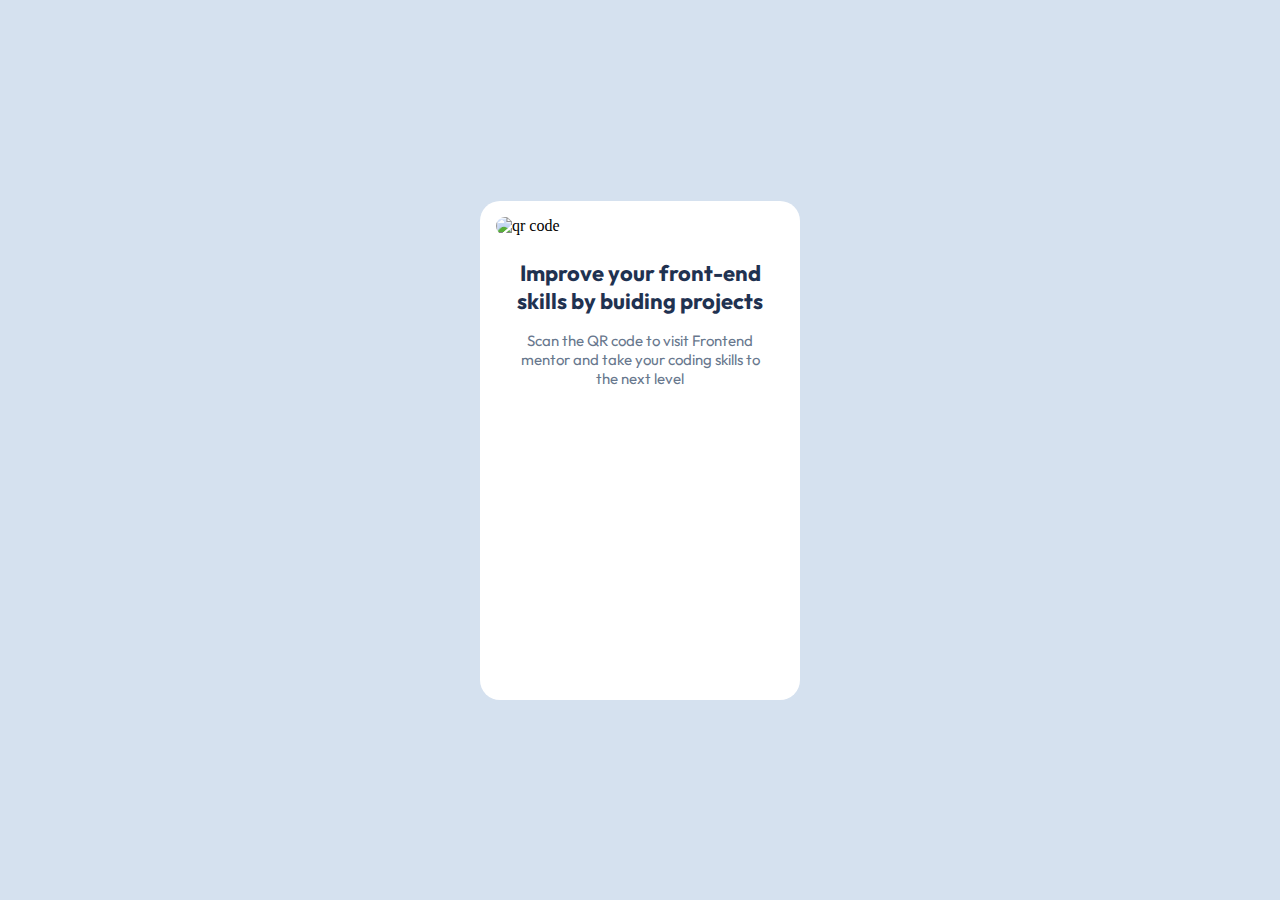
==== Qr code.html @ 64f8c425 "initial commit" ====
<!DOCTYPE html>
<html lang="en">
  <head>
    <meta charset="UTF-8" />
    <meta name="viewport" content="width=device-width, initial-scale=1.0" />
    <link rel="stylesheet" href="Qr code.css" />
    <link rel="icon" href="./frontend mentor/qr-code-component-main/images/favicon-32x32.png" type="image/x-icon">
    <link rel="preconnect" href="https://fonts.googleapis.com">
    <link rel="preconnect" href="https://fonts.gstatic.com" crossorigin>
    <link href="https://fonts.googleapis.com/css2?family=Outfit:wght@100..900&display=swap" rel="stylesheet">
    
    <title>Qr code</title>
  </head>
  <body>
    <main>
      <section class="card">
        <div class="card-body">
          <section class="header">
                <img src="./frontend mentor/qr-code-component-main/images/image-qr-code.png" alt="qr code" width="288px" height="288px">
          </section>
          <section class="text-area">
            <div class="card-title">
              <div class="title-text">Improve your front-end</div>
              <div class="title-text">skills by buiding projects</div>
            </div>
            <div class="card-text">
              <div class="text">Scan the QR code to visit Frontend</div>
              <div class="text">mentor and take your coding skills to</div>
              <div class="text">the next level</div>
            </div>
          </section>
        </div>
      </section>
    </main>
  </body>
</html>
---- Qr code.css ----
*{
    box-sizing: border-box;
    padding: 0;
    margin: 0;
}
body{
    height: 100vh;
    width: 100%;
    background-color: #D5E1EF;
}
main{
    height: 100%;
    width: 100%;
    display: flex;
    justify-content: center;
    align-items: center;
}

.card{
    width: 320px ;
    height: 499px;
    background-color: white;
    border-radius: 20px;
}
.card-body{
    height: 100%;
    width: 100%;
    padding-top: 16px ;
    padding-right: 16px  ;
    padding-bottom: 40px ;
    padding-left: 16px ;
}
img{  
    border-radius: 10px;
}
.text-area{
    width: 288px;
    height: 131px;
    margin-top: 24px;
    padding-right: 16px  ;
    padding-left: 16px ;
    display: flex;
    gap: 16px;
    flex-direction: column;
}
.card-title{
    font-family: Outfit;
    font-weight: 700;
    font-size: 22px;
    color: hsl(218, 44%, 22%);
    display: flex;
    flex-direction: column;
    justify-content: center;
    align-items: center;

}
.card-text{
    font-family: Outfit;
    font-weight: 400;
    font-size: 15px;
    color: hsl(216, 15%, 48%);
    display: flex;
    flex-direction: column;
    justify-content: center;
    align-items: center;
}
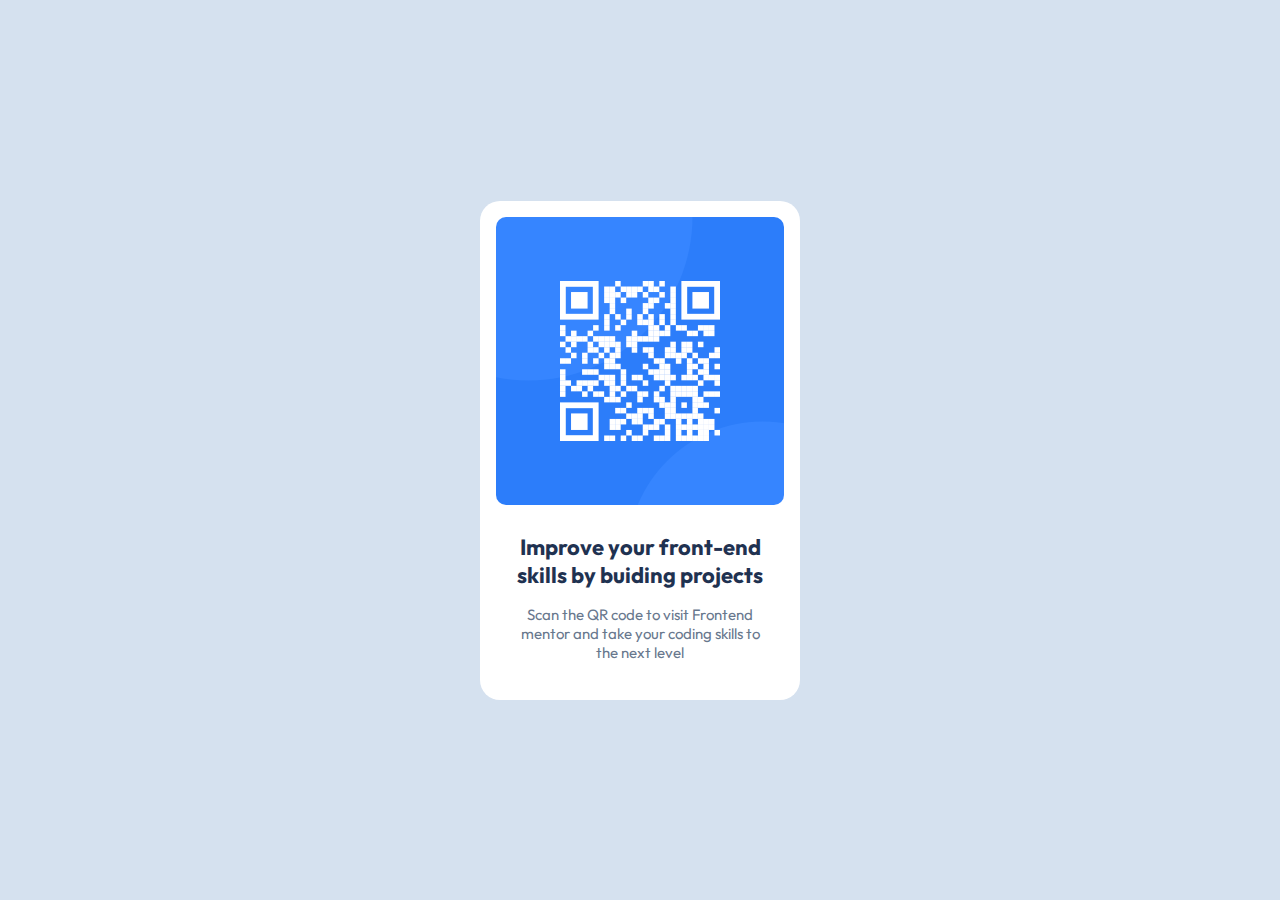
==== commit 84c07801: "link fixes" ====
--- a/Qr code.html
+++ b/Qr code.html
@@ -4,7 +4,7 @@
     <meta charset="UTF-8" />
     <meta name="viewport" content="width=device-width, initial-scale=1.0" />
     <link rel="stylesheet" href="Qr code.css" />
-    <link rel="icon" href="./frontend mentor/qr-code-component-main/images/favicon-32x32.png" type="image/x-icon">
+    <link rel="icon" href="./images/favicon-32x32.png" type="image/x-icon">
     <link rel="preconnect" href="https://fonts.googleapis.com">
     <link rel="preconnect" href="https://fonts.gstatic.com" crossorigin>
     <link href="https://fonts.googleapis.com/css2?family=Outfit:wght@100..900&display=swap" rel="stylesheet">
@@ -16,7 +16,7 @@
       <section class="card">
         <div class="card-body">
           <section class="header">
-                <img src="./frontend mentor/qr-code-component-main/images/image-qr-code.png" alt="qr code" width="288px" height="288px">
+                <img src="./images/image-qr-code.png" alt="qr code" width="288px" height="288px">
           </section>
           <section class="text-area">
             <div class="card-title">
